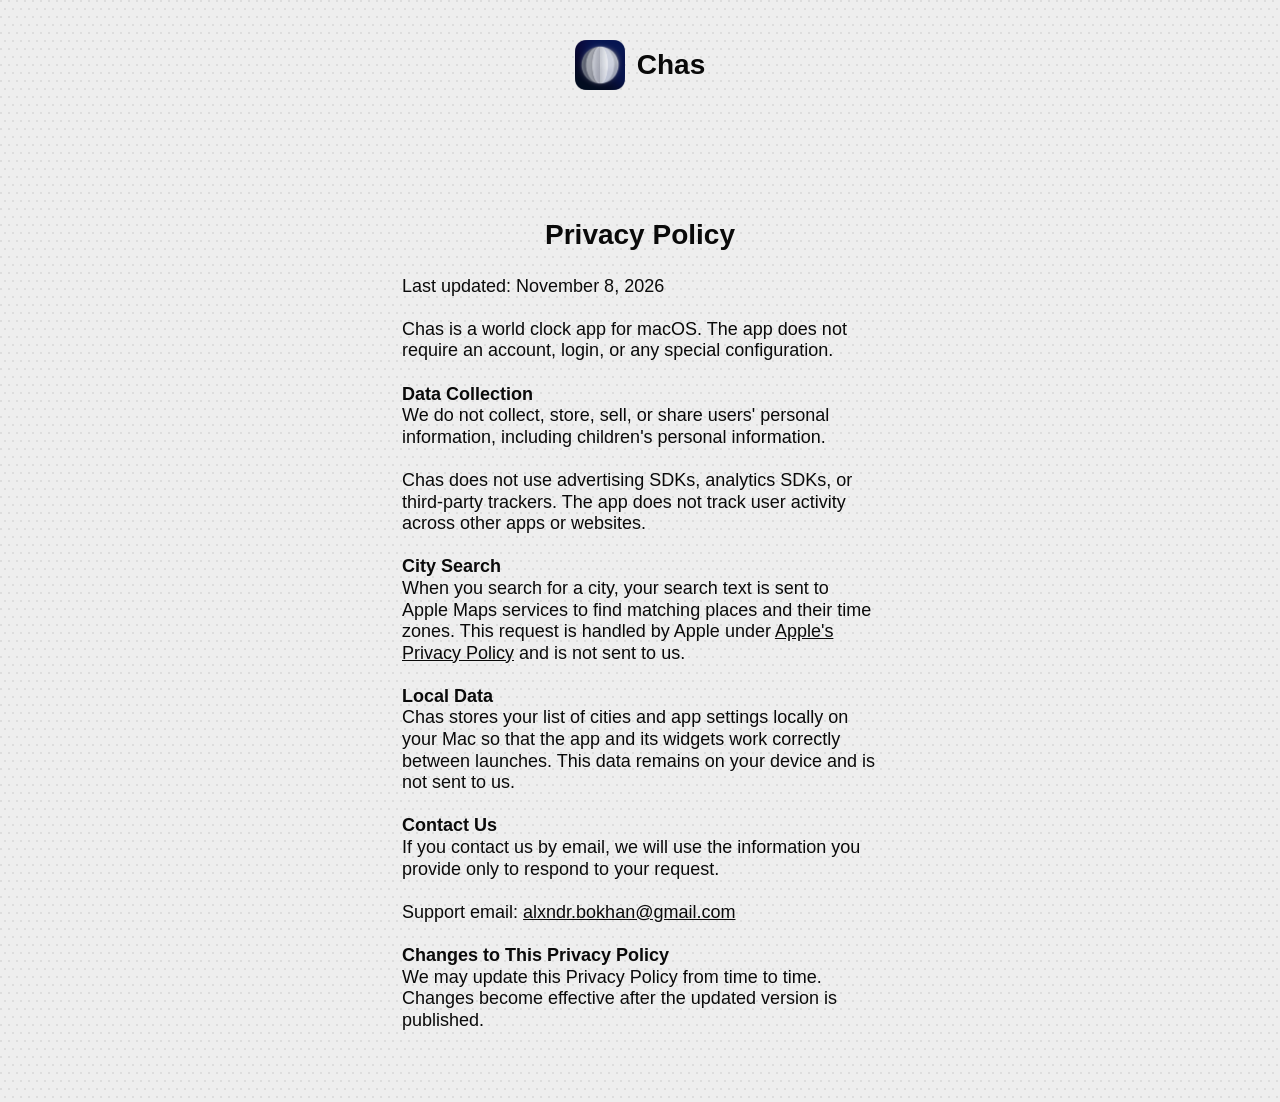
==== privacy-policy.html @ 45c23b42 "Add Chas website and privacy policy" ====
<!doctype html>
<html lang="en">
  <head>
    <meta charset="utf-8" />
    <meta name="viewport" content="width=device-width, initial-scale=1" />
    <title>Privacy Policy | Chas</title>
    <meta name="description" content="Privacy Policy for Chas world clock app." />
    <link rel="icon" href="src/AppIcon.webp" />
    <link rel="stylesheet" href="styles.css" />
  </head>
  <body>
    <main class="page page--policy" aria-labelledby="privacy-title">
      <header class="brand" aria-label="Chas">
        <a class="brand__home" href="index.html" aria-label="Chas home">
          <img class="brand__icon" src="src/AppIcon.webp" alt="" width="50" height="50" />
          <span class="brand__name">Chas</span>
        </a>
      </header>

      <article class="policy">
        <h1 id="privacy-title" class="policy__title">Privacy Policy</h1>

        <div class="policy__text">
          <p>Last updated: November 8, 2026</p>

          <p>
            Chas is a world clock app for macOS. The app does not require an account, login, or
            any special configuration.
          </p>

          <h2>Data Collection</h2>
          <p>
            We do not collect, store, sell, or share users' personal information, including
            children's personal information.
          </p>

          <p>
            Chas does not use advertising SDKs, analytics SDKs, or third-party trackers. The app
            does not track user activity across other apps or websites.
          </p>

          <h2>City Search</h2>
          <p>
            When you search for a city, your search text is sent to Apple Maps services to find
            matching places and their time zones. This request is handled by Apple under
            <a href="https://www.apple.com/legal/privacy/">Apple's Privacy Policy</a> and is not
            sent to us.
          </p>

          <h2>Local Data</h2>
          <p>
            Chas stores your list of cities and app settings locally on your Mac so that the app
            and its widgets work correctly between launches. This data remains on your device and
            is not sent to us.
          </p>

          <h2>Contact Us</h2>
          <p>
            If you contact us by email, we will use the information you provide only to respond
            to your request.
          </p>

          <p>
            Support email:
            <a href="mailto:alxndr.bokhan@gmail.com">alxndr.bokhan@gmail.com</a>
          </p>

          <h2>Changes to This Privacy Policy</h2>
          <p>
            We may update this Privacy Policy from time to time. Changes become effective after
            the updated version is published.
          </p>
        </div>
      </article>
    </main>
  </body>
</html>
---- styles.css ----
:root {
  --bg: #eeeeee;
  --dot: #dddddd;
  --text: #0a0a0a;
}

* {
  box-sizing: border-box;
}

html {
  min-height: 100%;
  background: var(--bg);
}

body {
  min-height: 100vh;
  margin: 0;
  color: var(--text);
  font-family:
    Inter,
    -apple-system,
    BlinkMacSystemFont,
    "Segoe UI",
    sans-serif;
  background-color: var(--bg);
  background-image:
    radial-gradient(circle 1px at 1px 1px, var(--dot) 100%, transparent 101%),
    radial-gradient(circle 1px at 5px 9px, var(--dot) 100%, transparent 101%);
  background-position: 0 0;
  background-repeat: repeat;
  background-size: 8px 16px;
}

.page {
  display: flex;
  min-height: 100vh;
  min-height: 100svh;
  flex-direction: column;
  align-items: center;
  padding: 40px 24px 71px;
}

.brand {
  display: flex;
  align-items: center;
  gap: 12px;
}

.brand__home {
  display: flex;
  align-items: center;
  gap: 12px;
  color: inherit;
  text-decoration: none;
}

.brand__icon {
  display: block;
  width: 50px;
  height: 50px;
  border-radius: 8.333px;
}

.brand__name {
  margin: 0;
  font-size: 28px;
  font-weight: 700;
  line-height: 1.2;
  letter-spacing: 0;
  white-space: nowrap;
}

.content {
  display: flex;
  width: min(100%, 1200px);
  flex-direction: column;
  align-items: center;
  justify-content: center;
  gap: 64px;
  margin: 48px 0 64px;
  padding: 0 32px;
  text-align: center;
}

.feature {
  display: flex;
  flex-direction: column;
  align-items: center;
  gap: 0;
  margin: 0;
}

.feature__image {
  display: block;
  max-width: 100%;
  height: auto;
}

.copy {
  width: min(100%, 540px);
  font-size: 18px;
  font-weight: 500;
  line-height: 1.2;
  text-wrap: balance;
}

.copy p {
  margin: 0;
}

.copy p + p {
  margin-top: 21.6px;
}

.links {
  display: flex;
  gap: 24px;
  margin-top: auto;
}

.links a {
  color: var(--text);
  font-size: 18px;
  font-weight: 500;
  line-height: 1.2;
  text-align: center;
  text-decoration: underline;
  text-underline-position: from-font;
  white-space: nowrap;
}

.links a:focus-visible {
  border-radius: 4px;
  outline: 2px solid var(--text);
  outline-offset: 4px;
}

.page--policy {
  min-height: 1024px;
}

.policy {
  width: min(100%, 540px);
  margin-top: 128px;
  padding: 0 32px;
  color: var(--text);
}

.policy__title {
  margin: 0 0 24px;
  font-size: 28px;
  font-weight: 700;
  line-height: 1.2;
  text-align: center;
  letter-spacing: 0;
}

.policy__text {
  font-size: 18px;
  font-weight: 500;
  line-height: 1.2;
}

.policy__text p,
.policy__text h2 {
  margin: 0;
}

.policy__text p + p,
.policy__text p + h2 {
  margin-top: 21.6px;
}

.policy__text h2 {
  font-size: 18px;
  font-weight: 700;
  line-height: 1.2;
  letter-spacing: 0;
}

.policy__text h2 + p {
  margin-top: 0;
}

.policy__text a {
  color: inherit;
  text-decoration: underline;
  text-underline-position: from-font;
}

@media (max-width: 600px) {
  .page {
    min-height: 1024px;
    padding: 24px 0 71px;
  }

  .content {
    width: min(100%, 360px);
    margin-top: 32px;
    padding: 0 24px;
  }

  .page--policy {
    padding-bottom: 48px;
  }

  .policy {
    margin-top: 96px;
    padding: 0 24px;
  }
}
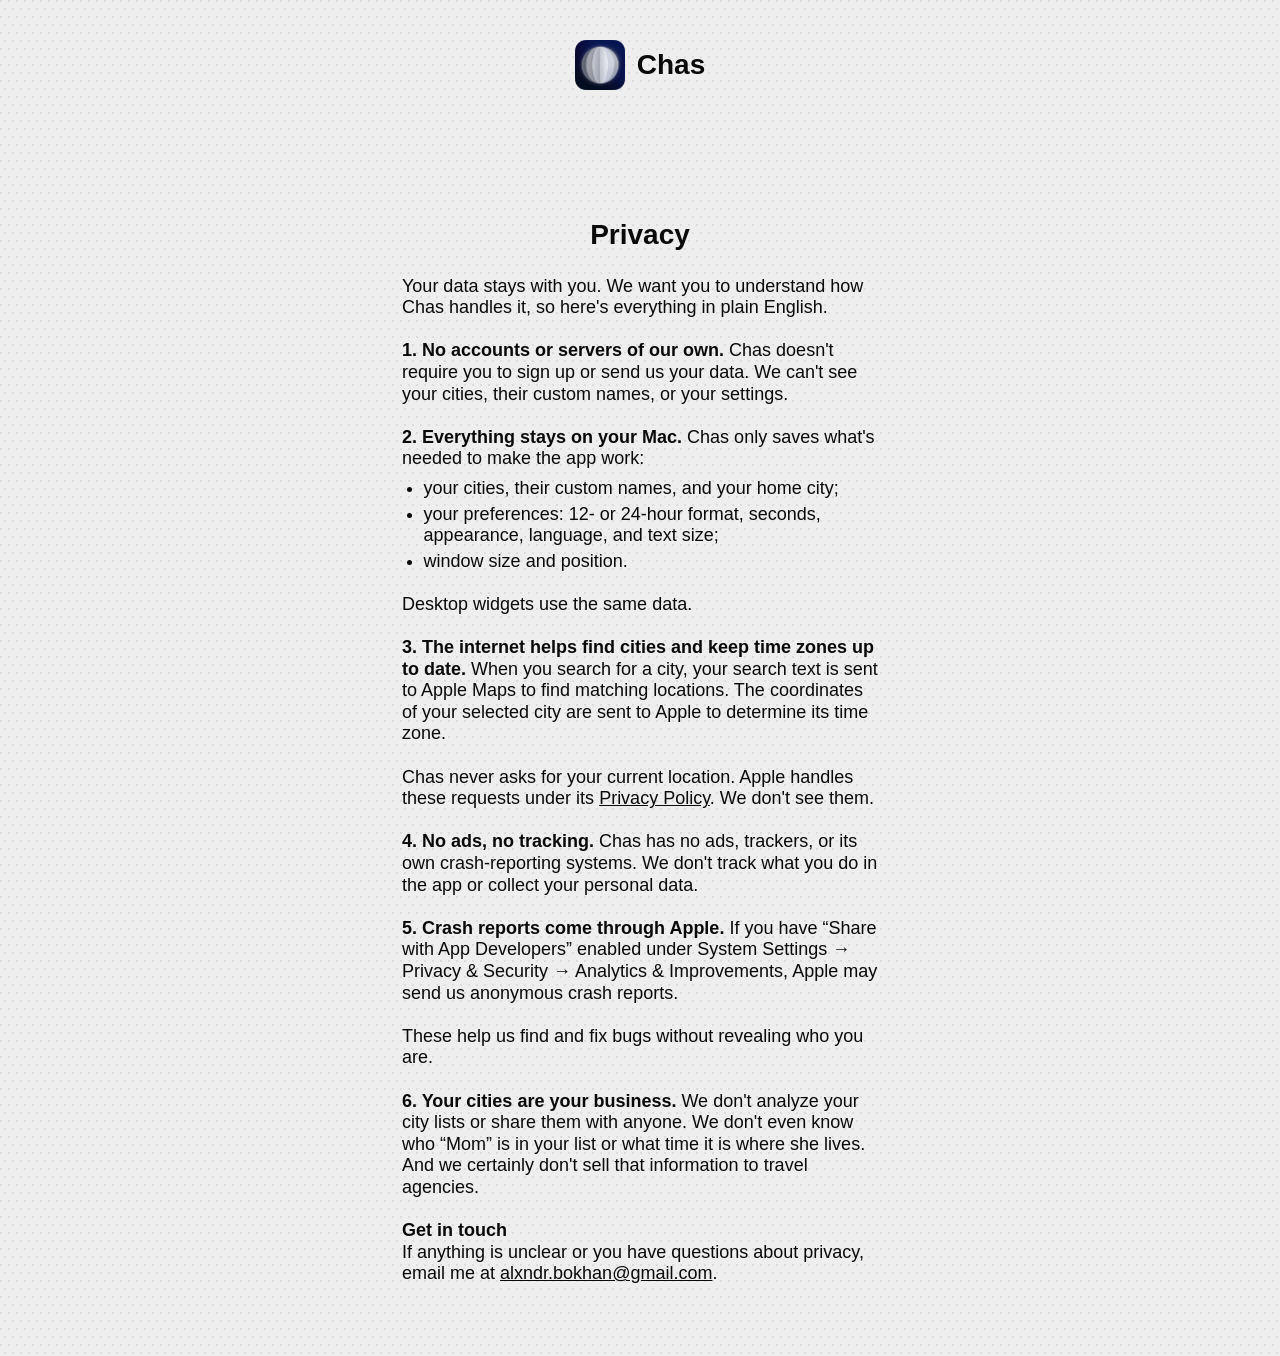
==== commit 67281e76: "Update privacy policy text" ====
--- a/privacy-policy.html
+++ b/privacy-policy.html
@@ -3,8 +3,8 @@
   <head>
     <meta charset="utf-8" />
     <meta name="viewport" content="width=device-width, initial-scale=1" />
-    <title>Privacy Policy | Chas</title>
-    <meta name="description" content="Privacy Policy for Chas world clock app." />
+    <title>Privacy | Chas</title>
+    <meta name="description" content="How Chas handles your data." />
     <link rel="icon" href="src/AppIcon.webp" />
     <link rel="stylesheet" href="styles.css" />
   </head>
@@ -18,57 +18,68 @@
       </header>
 
       <article class="policy">
-        <h1 id="privacy-title" class="policy__title">Privacy Policy</h1>
+        <h1 id="privacy-title" class="policy__title">Privacy</h1>
 
         <div class="policy__text">
-          <p>Last updated: November 8, 2026</p>
-
           <p>
-            Chas is a world clock app for macOS. The app does not require an account, login, or
-            any special configuration.
-          </p>
-
-          <h2>Data Collection</h2>
-          <p>
-            We do not collect, store, sell, or share users' personal information, including
-            children's personal information.
+            Your data stays with you. We want you to understand how Chas handles it, so here's
+            everything in plain English.
           </p>
 
           <p>
-            Chas does not use advertising SDKs, analytics SDKs, or third-party trackers. The app
-            does not track user activity across other apps or websites.
-          </p>
-
-          <h2>City Search</h2>
-          <p>
-            When you search for a city, your search text is sent to Apple Maps services to find
-            matching places and their time zones. This request is handled by Apple under
-            <a href="https://www.apple.com/legal/privacy/">Apple's Privacy Policy</a> and is not
-            sent to us.
-          </p>
-
-          <h2>Local Data</h2>
-          <p>
-            Chas stores your list of cities and app settings locally on your Mac so that the app
-            and its widgets work correctly between launches. This data remains on your device and
-            is not sent to us.
-          </p>
-
-          <h2>Contact Us</h2>
-          <p>
-            If you contact us by email, we will use the information you provide only to respond
-            to your request.
+            <strong>1. No accounts or servers of our own.</strong> Chas doesn't require you to sign
+            up or send us your data. We can't see your cities, their custom names, or your
+            settings.
           </p>
 
           <p>
-            Support email:
-            <a href="mailto:alxndr.bokhan@gmail.com">alxndr.bokhan@gmail.com</a>
+            <strong>2. Everything stays on your Mac.</strong> Chas only saves what's needed to make
+            the app work:
+          </p>
+          <ul>
+            <li>your cities, their custom names, and your home city;</li>
+            <li>
+              your preferences: 12- or 24-hour format, seconds, appearance, language, and text
+              size;
+            </li>
+            <li>window size and position.</li>
+          </ul>
+          <p>Desktop widgets use the same data.</p>
+
+          <p>
+            <strong>3. The internet helps find cities and keep time zones up to date.</strong> When
+            you search for a city, your search text is sent to Apple Maps to find matching
+            locations. The coordinates of your selected city are sent to Apple to determine its
+            time zone.
+          </p>
+          <p>
+            Chas never asks for your current location. Apple handles these requests under its
+            <a href="https://www.apple.com/legal/privacy/">Privacy Policy</a>. We don't see them.
           </p>
 
-          <h2>Changes to This Privacy Policy</h2>
           <p>
-            We may update this Privacy Policy from time to time. Changes become effective after
-            the updated version is published.
+            <strong>4. No ads, no tracking.</strong> Chas has no ads, trackers, or its own
+            crash-reporting systems. We don't track what you do in the app or collect your personal
+            data.
+          </p>
+
+          <p>
+            <strong>5. Crash reports come through Apple.</strong> If you have “Share with App
+            Developers” enabled under System Settings → Privacy &amp; Security → Analytics &amp;
+            Improvements, Apple may send us anonymous crash reports.
+          </p>
+          <p>These help us find and fix bugs without revealing who you are.</p>
+
+          <p>
+            <strong>6. Your cities are your business.</strong> We don't analyze your city lists or
+            share them with anyone. We don't even know who “Mom” is in your list or what time it is
+            where she lives. And we certainly don't sell that information to travel agencies.
+          </p>
+
+          <h2>Get in touch</h2>
+          <p>
+            If anything is unclear or you have questions about privacy, email me at
+            <a href="mailto:alxndr.bokhan@gmail.com">alxndr.bokhan@gmail.com</a>.
           </p>
         </div>
       </article>
--- a/styles.css
+++ b/styles.css
@@ -183,6 +183,20 @@
   margin-top: 0;
 }
 
+.policy__text ul {
+  margin: 8px 0 0;
+  padding-left: 1.2em;
+}
+
+.policy__text li + li {
+  margin-top: 4px;
+}
+
+.policy__text ul + p,
+.policy__text p + h2 {
+  margin-top: 21.6px;
+}
+
 .policy__text a {
   color: inherit;
   text-decoration: underline;
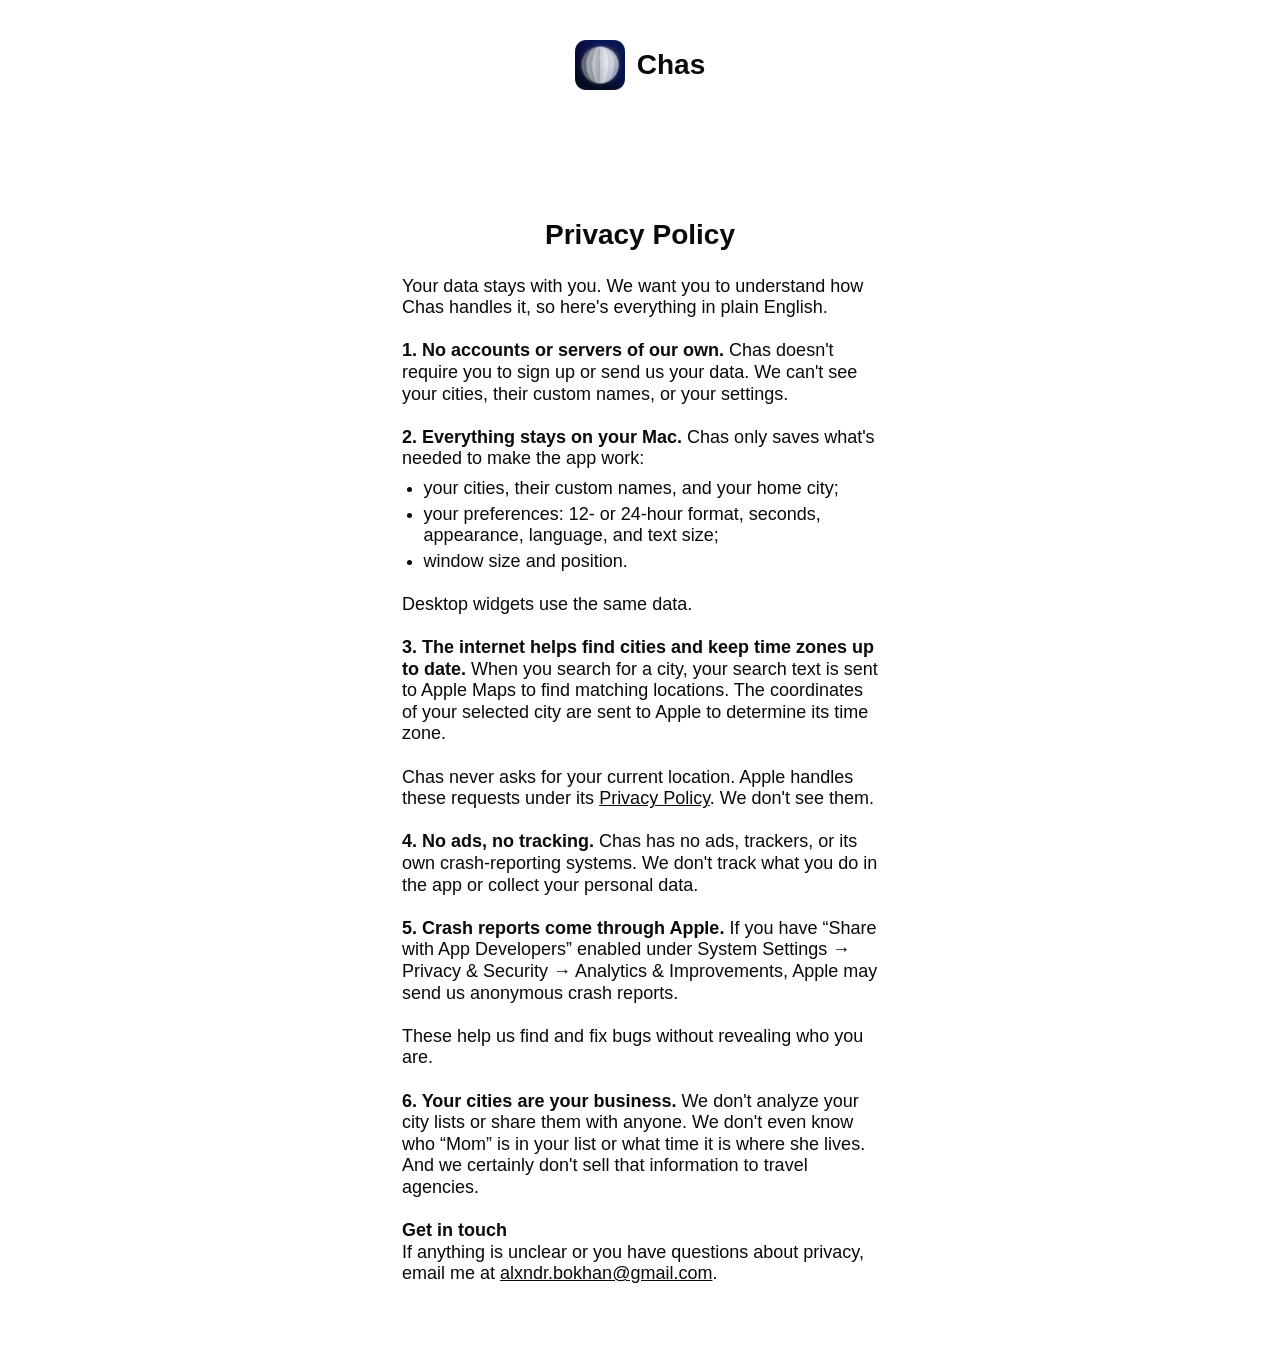
==== commit 9b1c2af5: "Rename policy heading to Privacy Policy" ====
--- a/privacy-policy.html
+++ b/privacy-policy.html
@@ -3,7 +3,7 @@
   <head>
     <meta charset="utf-8" />
     <meta name="viewport" content="width=device-width, initial-scale=1" />
-    <title>Privacy | Chas</title>
+    <title>Privacy Policy | Chas</title>
     <meta name="description" content="How Chas handles your data." />
     <link rel="icon" href="src/AppIcon.webp" />
     <link rel="stylesheet" href="styles.css" />
@@ -18,7 +18,7 @@
       </header>
 
       <article class="policy">
-        <h1 id="privacy-title" class="policy__title">Privacy</h1>
+        <h1 id="privacy-title" class="policy__title">Privacy Policy</h1>
 
         <div class="policy__text">
           <p>
--- a/styles.css
+++ b/styles.css
@@ -1,7 +1,14 @@
 :root {
-  --bg: #eeeeee;
-  --dot: #dddddd;
+  color-scheme: light dark;
+  --bg: #ffffff;
   --text: #0a0a0a;
+}
+
+@media (prefers-color-scheme: dark) {
+  :root {
+    --bg: #0a0a0a;
+    --text: #f5f5f5;
+  }
 }
 
 * {
@@ -24,12 +31,6 @@
     "Segoe UI",
     sans-serif;
   background-color: var(--bg);
-  background-image:
-    radial-gradient(circle 1px at 1px 1px, var(--dot) 100%, transparent 101%),
-    radial-gradient(circle 1px at 5px 9px, var(--dot) 100%, transparent 101%);
-  background-position: 0 0;
-  background-repeat: repeat;
-  background-size: 8px 16px;
 }
 
 .page {
@@ -99,8 +100,8 @@
 
 .copy {
   width: min(100%, 540px);
-  font-size: 18px;
-  font-weight: 500;
+  font-size: 30px;
+  font-weight: 600;
   line-height: 1.2;
   text-wrap: balance;
 }
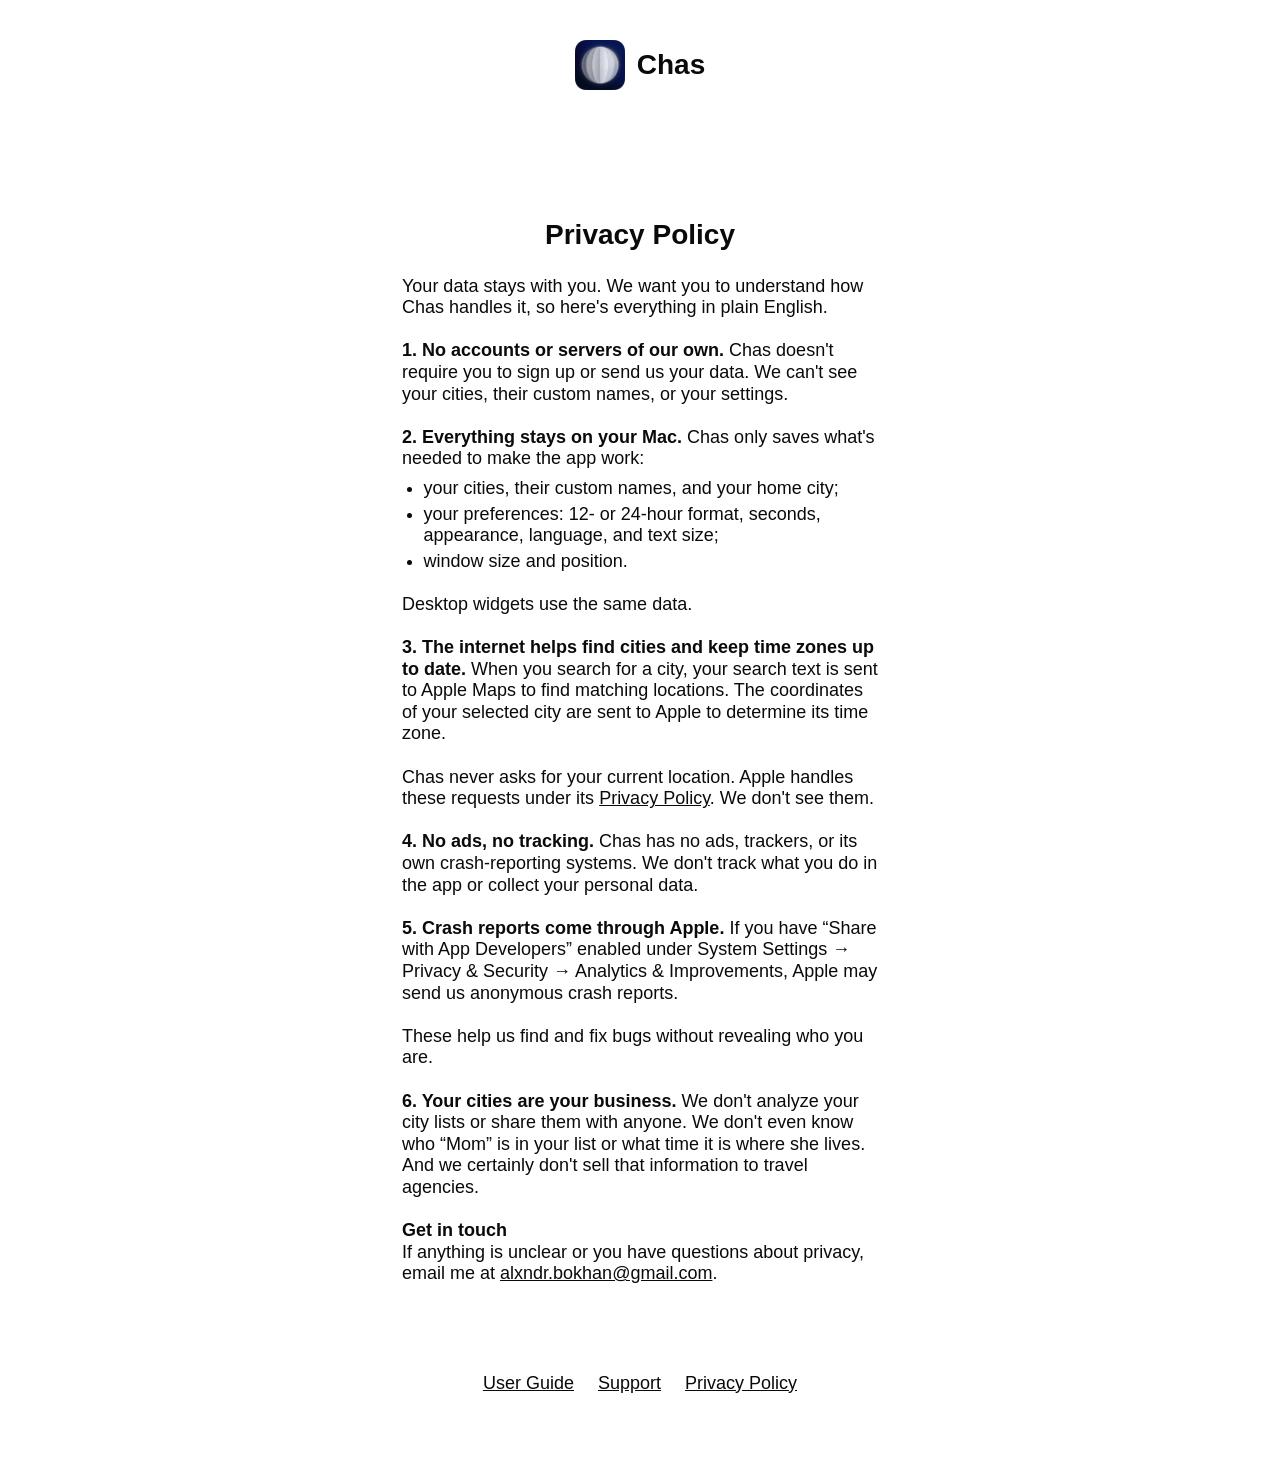
==== commit d937a4f7: "Add user guide page" ====
--- a/privacy-policy.html
+++ b/privacy-policy.html
@@ -83,6 +83,12 @@
           </p>
         </div>
       </article>
+
+      <footer class="links">
+        <a href="user-guide.html">User Guide</a>
+        <a href="mailto:alxndr.bokhan@gmail.com">Support</a>
+        <a href="privacy-policy.html">Privacy Policy</a>
+      </footer>
     </main>
   </body>
 </html>
--- a/styles.css
+++ b/styles.css
@@ -94,8 +94,10 @@
 
 .feature__image {
   display: block;
+  width: auto;
   max-width: 100%;
   height: auto;
+  max-height: 550px;
 }
 
 .copy {
@@ -144,11 +146,13 @@
 .policy {
   width: min(100%, 540px);
   margin-top: 128px;
+  margin-bottom: 88px;
   padding: 0 32px;
   color: var(--text);
 }
 
-.policy__title {
+.policy__title,
+.guide__title {
   margin: 0 0 24px;
   font-size: 28px;
   font-weight: 700;
@@ -204,6 +208,133 @@
   text-underline-position: from-font;
 }
 
+.guide {
+  width: min(100%, 820px);
+  margin: 64px auto 88px;
+  padding: 0 32px;
+}
+
+.guide__toc {
+  display: flex;
+  flex-wrap: wrap;
+  justify-content: center;
+  gap: 8px 18px;
+  margin: 0 0 48px;
+}
+
+.guide__toc a,
+.guide__text a {
+  color: inherit;
+  text-decoration: underline;
+  text-underline-position: from-font;
+}
+
+.guide__text {
+  font-size: 16px;
+  line-height: 1.55;
+}
+
+.guide__text section + section {
+  margin-top: 42px;
+}
+
+.guide__text h2 {
+  margin: 0 0 14px;
+  font-size: 23px;
+  line-height: 1.25;
+}
+
+.guide__text h3 {
+  margin: 24px 0 8px;
+  font-size: 17px;
+}
+
+.guide__text p {
+  margin: 10px 0;
+}
+
+.guide__image {
+  display: block;
+  width: auto;
+  max-width: 100%;
+  height: auto;
+  max-height: 367px;
+  margin: 20px auto;
+}
+
+.guide__image--right {
+  float: right;
+  margin: 0 0 16px 24px;
+}
+
+/* Окно на картинке начинается после прозрачного поля: выравниваем его по тексту. */
+.guide__image--left {
+  margin-left: -45px;
+}
+
+.guide__text section {
+  display: flow-root;
+}
+
+.guide__text table {
+  width: 100%;
+  margin: 16px 0;
+  border-collapse: collapse;
+  text-align: left;
+}
+
+.guide__text th,
+.guide__text td {
+  padding: 9px 12px;
+  border-bottom: 1px solid color-mix(in srgb, var(--text) 18%, transparent);
+  vertical-align: top;
+}
+
+.guide__text th {
+  font-weight: 700;
+}
+
+.guide__shortcuts th:first-child {
+  width: 30%;
+}
+
+.guide__text .guide__input-table {
+  width: 70%;
+}
+
+.guide__input-table th:first-child {
+  width: 50%;
+}
+
+.guide__time-table th:first-child {
+  width: 40%;
+}
+
+.guide__time-table th:nth-child(2) {
+  width: 20%;
+}
+
+.guide__text kbd {
+  padding: 2px 6px;
+  border: 0;
+  border-radius: 4px;
+  background-color: color-mix(in srgb, var(--text) 8%, var(--bg));
+  font-family: inherit;
+  font-size: 0.9em;
+  white-space: nowrap;
+}
+
+.guide__text code {
+  font-size: 0.93em;
+}
+
+.guide__toc a:focus-visible,
+.guide__text a:focus-visible {
+  border-radius: 4px;
+  outline: 2px solid var(--text);
+  outline-offset: 4px;
+}
+
 @media (max-width: 600px) {
   .page {
     min-height: 1024px;
@@ -220,6 +351,49 @@
     padding-bottom: 48px;
   }
 
+  .links {
+    flex-wrap: wrap;
+    justify-content: center;
+    gap: 12px 16px;
+    padding: 0 16px;
+  }
+
+  .guide {
+    margin-top: 56px;
+    padding: 0 24px;
+  }
+
+  .guide__toc {
+    margin-bottom: 36px;
+  }
+
+  .guide__text {
+    font-size: 15px;
+  }
+
+  .guide__text table {
+    font-size: 14px;
+  }
+
+  .guide__text .guide__input-table {
+    width: 100%;
+  }
+
+  .guide__image--right,
+  .guide__image--left {
+    float: none;
+    margin: 20px auto;
+  }
+
+  .guide__text th,
+  .guide__text td {
+    padding: 8px 6px;
+  }
+
+  .guide__text section + section {
+    margin-top: 34px;
+  }
+
   .policy {
     margin-top: 96px;
     padding: 0 24px;
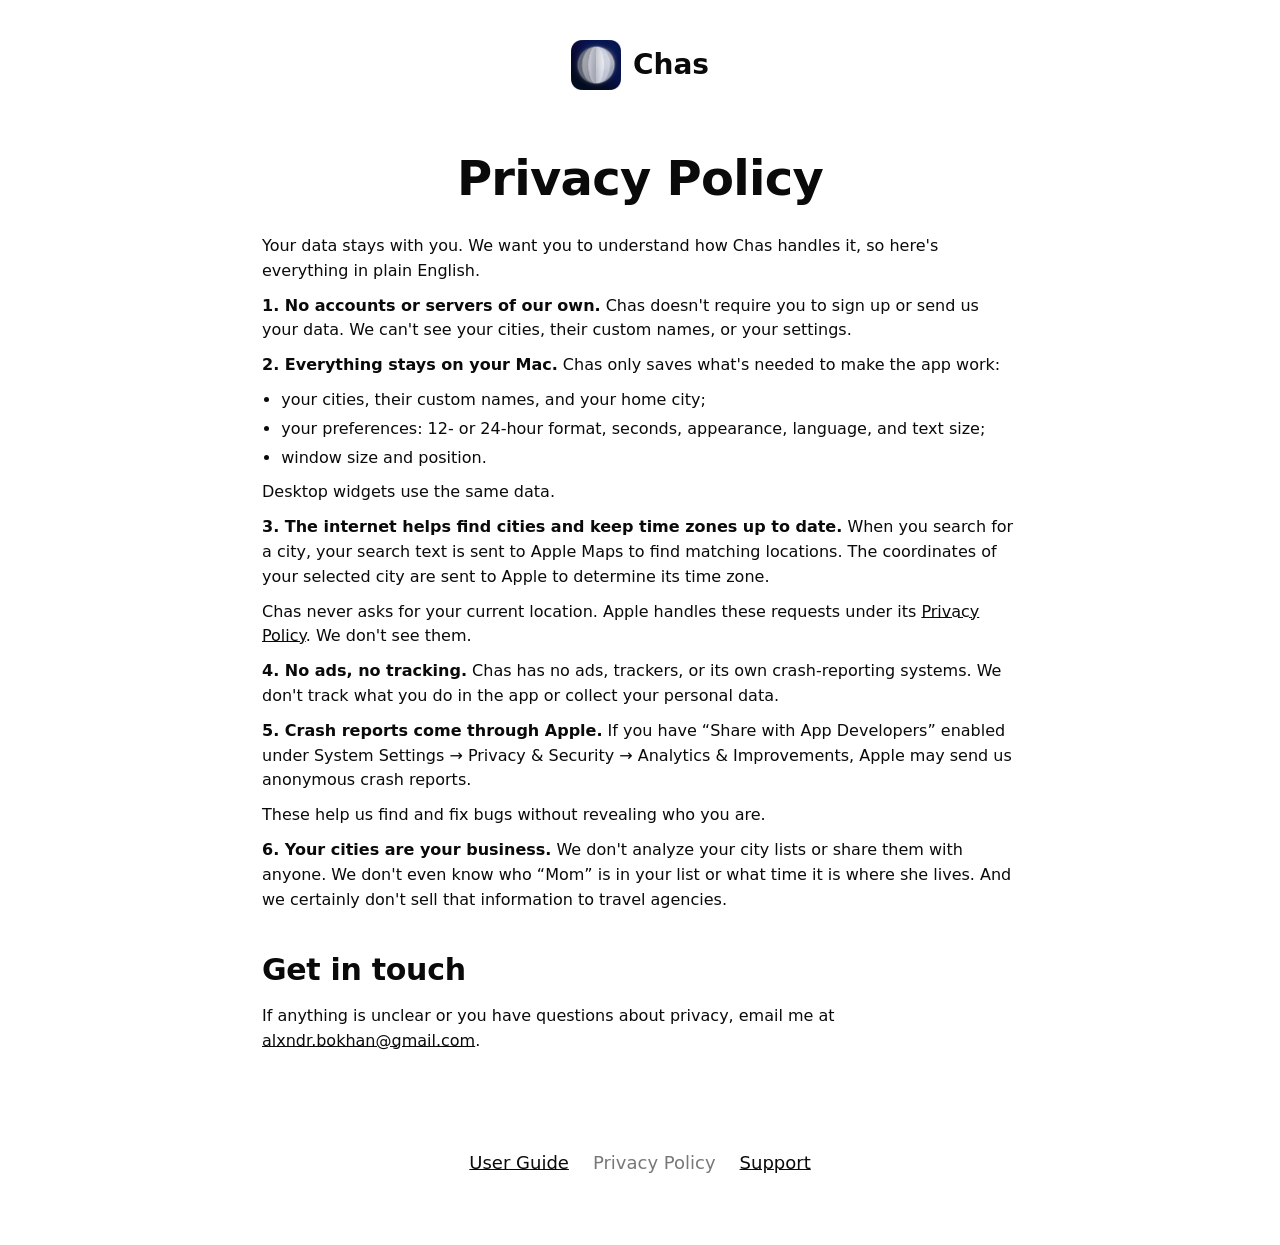
==== commit bacae4de: "Redesign landing: hero, store badge, zigzag sections, widget - Hero with headline, Mac App Store bad" ====
--- a/privacy-policy.html
+++ b/privacy-policy.html
@@ -9,7 +9,7 @@
     <link rel="stylesheet" href="styles.css" />
   </head>
   <body>
-    <main class="page page--policy" aria-labelledby="privacy-title">
+    <main class="page" aria-labelledby="privacy-title">
       <header class="brand" aria-label="Chas">
         <a class="brand__home" href="index.html" aria-label="Chas home">
           <img class="brand__icon" src="src/AppIcon.webp" alt="" width="50" height="50" />
@@ -17,10 +17,10 @@
         </a>
       </header>
 
-      <article class="policy">
-        <h1 id="privacy-title" class="policy__title">Privacy Policy</h1>
+      <article class="guide">
+        <h1 id="privacy-title" class="guide__title">Privacy Policy</h1>
 
-        <div class="policy__text">
+        <div class="guide__text">
           <p>
             Your data stays with you. We want you to understand how Chas handles it, so here's
             everything in plain English.
@@ -86,8 +86,8 @@
 
       <footer class="links">
         <a href="user-guide.html">User Guide</a>
+        <a href="privacy-policy.html" aria-current="page">Privacy Policy</a>
         <a href="mailto:alxndr.bokhan@gmail.com">Support</a>
-        <a href="privacy-policy.html">Privacy Policy</a>
       </footer>
     </main>
   </body>
--- a/styles.css
+++ b/styles.css
@@ -2,12 +2,17 @@
   color-scheme: light dark;
   --bg: #ffffff;
   --text: #0a0a0a;
+  --stage: #f5f5f7;
+  --muted: color-mix(in srgb, var(--text) 65%, var(--bg));
+  --subtle: color-mix(in srgb, var(--text) 55%, var(--bg));
+  --ease: cubic-bezier(0.22, 1, 0.36, 1);
 }
 
 @media (prefers-color-scheme: dark) {
   :root {
     --bg: #0a0a0a;
     --text: #f5f5f5;
+    --stage: #181818;
   }
 }
 
@@ -25,7 +30,7 @@
   margin: 0;
   color: var(--text);
   font-family:
-    Inter,
+    system-ui,
     -apple-system,
     BlinkMacSystemFont,
     "Segoe UI",
@@ -72,48 +77,238 @@
   white-space: nowrap;
 }
 
-.content {
+.hero {
   display: flex;
   width: min(100%, 1200px);
   flex-direction: column;
   align-items: center;
-  justify-content: center;
-  gap: 64px;
-  margin: 48px 0 64px;
+  margin-top: 64px;
   padding: 0 32px;
   text-align: center;
 }
 
-.feature {
-  display: flex;
-  flex-direction: column;
-  align-items: center;
-  gap: 0;
+.hero__title {
+  max-width: 680px;
   margin: 0;
-}
-
-.feature__image {
+  font-size: 60px;
+  font-weight: 700;
+  line-height: 1;
+  letter-spacing: -0.015em;
+  text-wrap: balance;
+}
+
+.hero__lead {
+  max-width: 540px;
+  margin: 16px 0 0;
+  color: var(--muted);
+  font-size: 20px;
+  line-height: 28px;
+  text-wrap: balance;
+}
+
+.store-badge {
+  display: block;
+  margin-top: 32px;
+  border-radius: 8px;
+  transition:
+    opacity 300ms var(--ease),
+    translate 300ms var(--ease);
+}
+
+.store-badge img {
   display: block;
   width: auto;
+  height: 48px;
+}
+
+.store-badge[href]:hover {
+  opacity: 0.8;
+}
+
+.store-badge[href]:active {
+  translate: 0 1px;
+}
+
+.store-badge:focus-visible {
+  outline: 2px solid var(--text);
+  outline-offset: 4px;
+}
+
+.hero__note {
+  margin: 12px 0 0;
+  color: var(--subtle);
+  font-size: 14px;
+  line-height: 20px;
+}
+
+.stage {
+  display: flex;
+  align-items: center;
+  justify-content: center;
+  padding: 32px;
+  border-radius: 24px;
+  background-color: var(--stage);
+}
+
+.stage img {
+  display: block;
   max-width: 100%;
   height: auto;
-  max-height: 550px;
-}
-
-.copy {
-  width: min(100%, 540px);
-  font-size: 30px;
-  font-weight: 600;
-  line-height: 1.2;
+}
+
+.feature .stage > img {
+  width: auto;
+  max-height: 520px;
+}
+
+.stage .stage__widget {
+  width: 240px;
+  /* Уменьшаем только картинку: scale не меняет размер плашки. */
+  scale: 0.8;
+}
+
+.shot-pair {
+  display: grid;
+  width: 100%;
+  grid-template-columns: repeat(2, minmax(0, 466px));
+  justify-content: center;
+}
+
+.shot-pair img {
+  display: block;
+  width: 100%;
+  height: auto;
+}
+
+/* Окна окружены прозрачной тенью: сдвигаем их ближе друг к другу. */
+.shot-pair img:first-child {
+  translate: 16px 0;
+}
+
+.shot-pair img:last-child {
+  translate: -16px 0;
+}
+
+.guide__shots {
+  grid-template-columns: repeat(2, minmax(0, 310px));
+  margin: 20px 0;
+}
+
+.content {
+  display: flex;
+  width: min(100%, 1200px);
+  flex-direction: column;
+  gap: 96px;
+  margin: 96px 0;
+  padding: 0 32px;
+}
+
+.feature {
+  display: grid;
+  grid-template-columns: minmax(0, 5fr) minmax(0, 7fr);
+  align-items: center;
+  gap: 64px;
+}
+
+.feature .stage {
+  min-height: 560px;
+}
+
+/* Зигзаг: у блока с --flip картинка слева. */
+.feature--flip {
+  grid-template-columns: minmax(0, 7fr) minmax(0, 5fr);
+}
+
+.feature--flip .feature__text {
+  order: 2;
+}
+
+.feature--wide {
+  grid-template-columns: minmax(0, 1fr);
+  gap: 40px;
+  text-align: center;
+}
+
+.feature--wide .feature__text {
+  max-width: 680px;
+  margin: 0 auto;
+}
+
+.feature--wide .stage {
+  min-height: 0;
+}
+
+.feature__title {
+  margin: 0;
+  font-size: 36px;
+  font-weight: 700;
+  line-height: 40px;
+  letter-spacing: -0.01em;
   text-wrap: balance;
 }
 
-.copy p {
-  margin: 0;
-}
-
-.copy p + p {
-  margin-top: 21.6px;
+.feature__text p {
+  margin: 16px 0 0;
+  color: var(--muted);
+  font-size: 18px;
+  line-height: 28px;
+  text-wrap: pretty;
+}
+
+.cta {
+  display: flex;
+  flex-direction: column;
+  align-items: center;
+  text-align: center;
+}
+
+.cta__icon {
+  display: block;
+  width: 64px;
+  height: 64px;
+  margin-bottom: 24px;
+  border-radius: 12px;
+}
+
+.js .reveal {
+  opacity: 0;
+  translate: 0 16px;
+  transition:
+    opacity 700ms var(--ease),
+    translate 700ms var(--ease);
+}
+
+.js .reveal.is-visible {
+  opacity: 1;
+  translate: none;
+}
+
+@media (prefers-reduced-motion: reduce) {
+  .js .reveal {
+    translate: none;
+  }
+}
+
+@media (max-width: 899px) {
+  .feature,
+  .feature--flip {
+    grid-template-columns: minmax(0, 1fr);
+    gap: 32px;
+    text-align: center;
+  }
+
+  .feature--flip .feature__text {
+    order: 0;
+  }
+
+  .feature__text {
+    max-width: 540px;
+    margin: 0 auto;
+  }
+
+  .feature .stage {
+    min-height: 0;
+  }
 }
 
 .links {
@@ -131,6 +326,16 @@
   text-decoration: underline;
   text-underline-position: from-font;
   white-space: nowrap;
+  transition: opacity 300ms var(--ease);
+}
+
+.links a:hover {
+  opacity: 0.6;
+}
+
+.links a[aria-current="page"] {
+  color: var(--subtle);
+  text-decoration: none;
 }
 
 .links a:focus-visible {
@@ -139,73 +344,27 @@
   outline-offset: 4px;
 }
 
-.page--policy {
-  min-height: 1024px;
-}
-
-.policy {
-  width: min(100%, 540px);
-  margin-top: 128px;
-  margin-bottom: 88px;
-  padding: 0 32px;
-  color: var(--text);
-}
-
-.policy__title,
 .guide__title {
-  margin: 0 0 24px;
-  font-size: 28px;
+  margin: 0 0 32px;
+  font-size: 48px;
   font-weight: 700;
-  line-height: 1.2;
+  line-height: 1;
   text-align: center;
-  letter-spacing: 0;
-}
-
-.policy__text {
-  font-size: 18px;
-  font-weight: 500;
-  line-height: 1.2;
-}
-
-.policy__text p,
-.policy__text h2 {
-  margin: 0;
-}
-
-.policy__text p + p,
-.policy__text p + h2 {
-  margin-top: 21.6px;
-}
-
-.policy__text h2 {
-  font-size: 18px;
-  font-weight: 700;
-  line-height: 1.2;
-  letter-spacing: 0;
-}
-
-.policy__text h2 + p {
-  margin-top: 0;
-}
-
-.policy__text ul {
-  margin: 8px 0 0;
+  letter-spacing: -0.015em;
+  text-wrap: balance;
+}
+
+.guide__text ul {
+  margin: 10px 0;
   padding-left: 1.2em;
 }
 
-.policy__text li + li {
+.guide__text li + li {
   margin-top: 4px;
 }
 
-.policy__text ul + p,
-.policy__text p + h2 {
-  margin-top: 21.6px;
-}
-
-.policy__text a {
-  color: inherit;
-  text-decoration: underline;
-  text-underline-position: from-font;
+.guide__text p + h2 {
+  margin-top: 40px;
 }
 
 .guide {
@@ -239,14 +398,16 @@
 }
 
 .guide__text h2 {
-  margin: 0 0 14px;
-  font-size: 23px;
-  line-height: 1.25;
+  margin: 0 0 16px;
+  font-size: 30px;
+  line-height: 36px;
+  letter-spacing: -0.01em;
 }
 
 .guide__text h3 {
-  margin: 24px 0 8px;
-  font-size: 17px;
+  margin: 32px 0 8px;
+  font-size: 20px;
+  line-height: 28px;
 }
 
 .guide__text p {
@@ -265,11 +426,6 @@
 .guide__image--right {
   float: right;
   margin: 0 0 16px 24px;
-}
-
-/* Окно на картинке начинается после прозрачного поля: выравниваем его по тексту. */
-.guide__image--left {
-  margin-left: -45px;
 }
 
 .guide__text section {
@@ -341,14 +497,52 @@
     padding: 24px 0 71px;
   }
 
+  .hero {
+    margin-top: 40px;
+    padding: 0 24px;
+  }
+
+  .hero__title {
+    font-size: 36px;
+    line-height: 40px;
+  }
+
+  .hero__lead {
+    font-size: 18px;
+  }
+
+  .shot-pair,
+  .guide__shots {
+    grid-template-columns: minmax(0, 360px);
+  }
+
+  .shot-pair img:first-child,
+  .shot-pair img:last-child {
+    translate: none;
+  }
+
+  .shot-pair img + img {
+    margin-top: -32px;
+  }
+
+  .stage {
+    padding: 24px 16px;
+    border-radius: 16px;
+  }
+
   .content {
-    width: min(100%, 360px);
-    margin-top: 32px;
-    padding: 0 24px;
-  }
-
-  .page--policy {
-    padding-bottom: 48px;
+    gap: 64px;
+    margin: 64px 0;
+    padding: 0 8px;
+  }
+
+  .feature__title {
+    font-size: 30px;
+    line-height: 36px;
+  }
+
+  .stage .stage__widget {
+    width: 180px;
   }
 
   .links {
@@ -379,8 +573,7 @@
     width: 100%;
   }
 
-  .guide__image--right,
-  .guide__image--left {
+  .guide__image--right {
     float: none;
     margin: 20px auto;
   }
@@ -394,8 +587,13 @@
     margin-top: 34px;
   }
 
-  .policy {
-    margin-top: 96px;
-    padding: 0 24px;
-  }
-}
+  .guide__title {
+    font-size: 36px;
+    line-height: 40px;
+  }
+
+  .guide__text h2 {
+    font-size: 24px;
+    line-height: 32px;
+  }
+}
